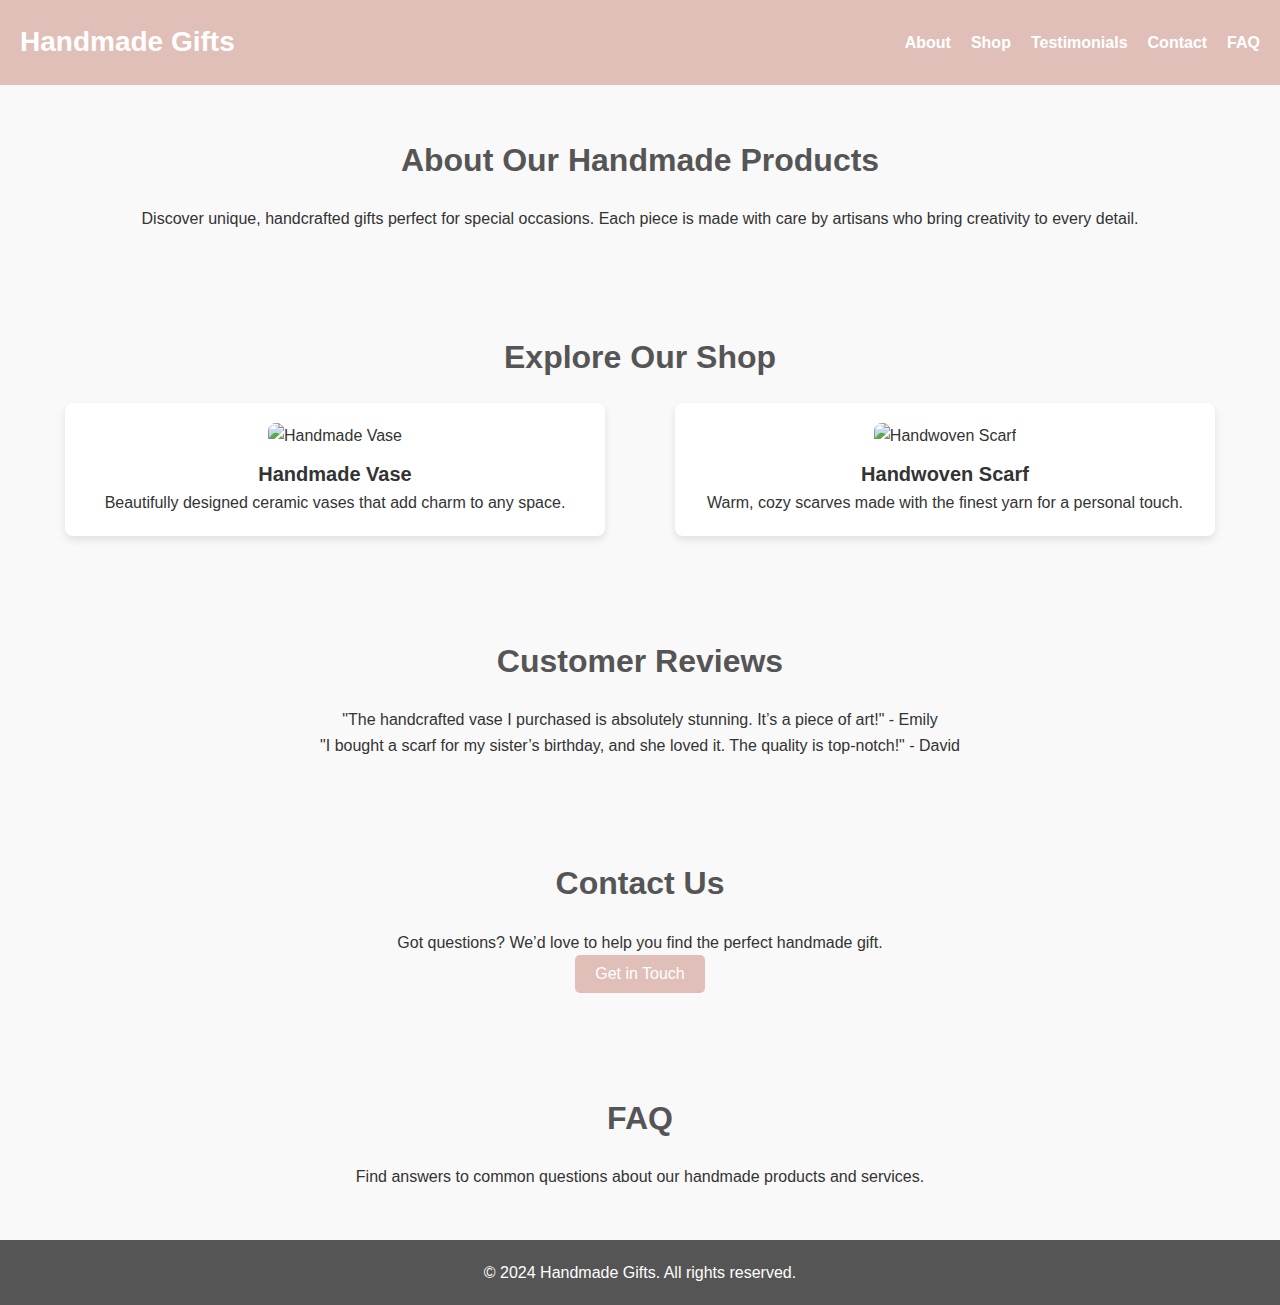
==== index.html @ 1e26b9b1 "Create index.html" ====
<!DOCTYPE html>
<html lang="en">
<head>
  <meta charset="UTF-8">
  <meta name="viewport" content="width=device-width, initial-scale=1.0">
  <title>Handmade Gifts</title>
  <link rel="stylesheet" href="styles4.css">
</head>
<body>
  <!-- Header Section -->
  <header class="header">
    <div class="logo">
      <h1>Handmade Gifts</h1>
    </div>
    <nav class="navbar">
      <ul>
        <li><a href="#about">About</a></li>
        <li><a href="#shop">Shop</a></li>
        <li><a href="#testimonials">Testimonials</a></li>
        <li><a href="#contact">Contact</a></li>
        <li><a href="#faq">FAQ</a></li>
      </ul>
    </nav>
  </header>

  <!-- About Section -->
  <section class="about" id="about">
    <div class="container">
      <h2>About Our Handmade Products</h2>
      <p>Discover unique, handcrafted gifts perfect for special occasions. Each piece is made with care by artisans who bring creativity to every detail.</p>
    </div>
  </section>

  <!-- Shop Section -->
  <section class="shop" id="shop">
    <div class="container">
      <h2>Explore Our Shop</h2>
      <div class="shop-items">
        <div class="item">
          <img src="vase.jpeg" alt="Handmade Vase">
          <h3>Handmade Vase</h3>
          <p>Beautifully designed ceramic vases that add charm to any space.</p>
        </div>
        <div class="item">
          <img src="scarf.jpeg" alt="Handwoven Scarf">
          <h3>Handwoven Scarf</h3>
          <p>Warm, cozy scarves made with the finest yarn for a personal touch.</p>
        </div>
      </div>
    </div>
  </section>

  <!-- Testimonials Section -->
  <section class="testimonials" id="testimonials">
    <div class="container">
      <h2>Customer Reviews</h2>
      <p>"The handcrafted vase I purchased is absolutely stunning. It’s a piece of art!" - Emily</p>
      <p>"I bought a scarf for my sister’s birthday, and she loved it. The quality is top-notch!" - David</p>
    </div>
  </section>

  <!-- Contact Section -->
  <section class="contact" id="contact">
    <div class="container">
      <h2>Contact Us</h2>
      <p>Got questions? We’d love to help you find the perfect handmade gift.</p>
      <button>Get in Touch</button>
    </div>
  </section>

  <!-- FAQ Section -->
  <section class="faq" id="faq">
    <div class="container">
      <h2>FAQ</h2>
      <p>Find answers to common questions about our handmade products and services.</p>
    </div>
  </section>

  <!-- Footer -->
  <footer class="footer">
    <p>&copy; 2024 Handmade Gifts. All rights reserved.</p>
  </footer>
</body>
</html>
---- styles4.css ----
@charset "UTF-8";
/* CSS Document */

/* General Styles */
* {
  margin: 0;
  padding: 0;
  box-sizing: border-box;
  font-family: 'Arial', sans-serif;
}

body {
  background-color: #f9f9f9;
  color: #333;
  line-height: 1.6;
}

h1, h2 {
  color: #555;
}

/* Header Section */
.header {
  background-color: #e0bfb8;
  padding: 20px;
  display: flex;
  justify-content: space-between;
  align-items: center;
}

.header .logo h1 {
  font-size: 28px;
  color: #fff;
}

.navbar ul {
  list-style-type: none;
  display: flex;
  gap: 20px;
}

.navbar a {
  text-decoration: none;
  color: #fff;
  font-size: 16px;
  font-weight: bold;
}

/* Section Styling */
section {
  padding: 50px 20px;
}

.container {
  max-width: 1200px;
  margin: 0 auto;
  text-align: center;
}

section h2 {
  font-size: 32px;
  margin-bottom: 20px;
}

/* Shop Section */
.shop-items {
  display: flex;
  justify-content: space-around;
  gap: 20px;
}

.item {
  background-color: #fff;
  padding: 20px;
  border-radius: 8px;
  text-align: center;
  box-shadow: 0 4px 8px rgba(0,0,0,0.1);
  flex-basis: 45%;
}

.item img {
  width: 100%;
  height: auto;
  border-radius: 8px;
}

.item h3 {
  margin-top: 10px;
  font-size: 20px;
}

/* Contact Section */
.contact button {
  padding: 10px 20px;
  background-color: #e0bfb8;
  color: #fff;
  border: none;
  cursor: pointer;
  border-radius: 5px;
  font-size: 16px;
}

/* Footer */
.footer {
  text-align: center;
  padding: 20px;
  background-color: #555;
  color: #fff;
}

/* Responsive Design */
@media (max-width: 768px) {
  .shop-items {
    flex-direction: column;
    align-items: center;
  }

  .item {
    flex-basis: 100%;
    margin-bottom: 20px;
  }
}

@media (max-width: 480px) {
  .header {
    flex-direction: column;
    align-items: center;
  }

  .navbar ul {
    flex-direction: column;
    gap: 10px;
  }

  .navbar a {
    font-size: 14px;
  }

  section h2 {
    font-size: 28px;
  }
}
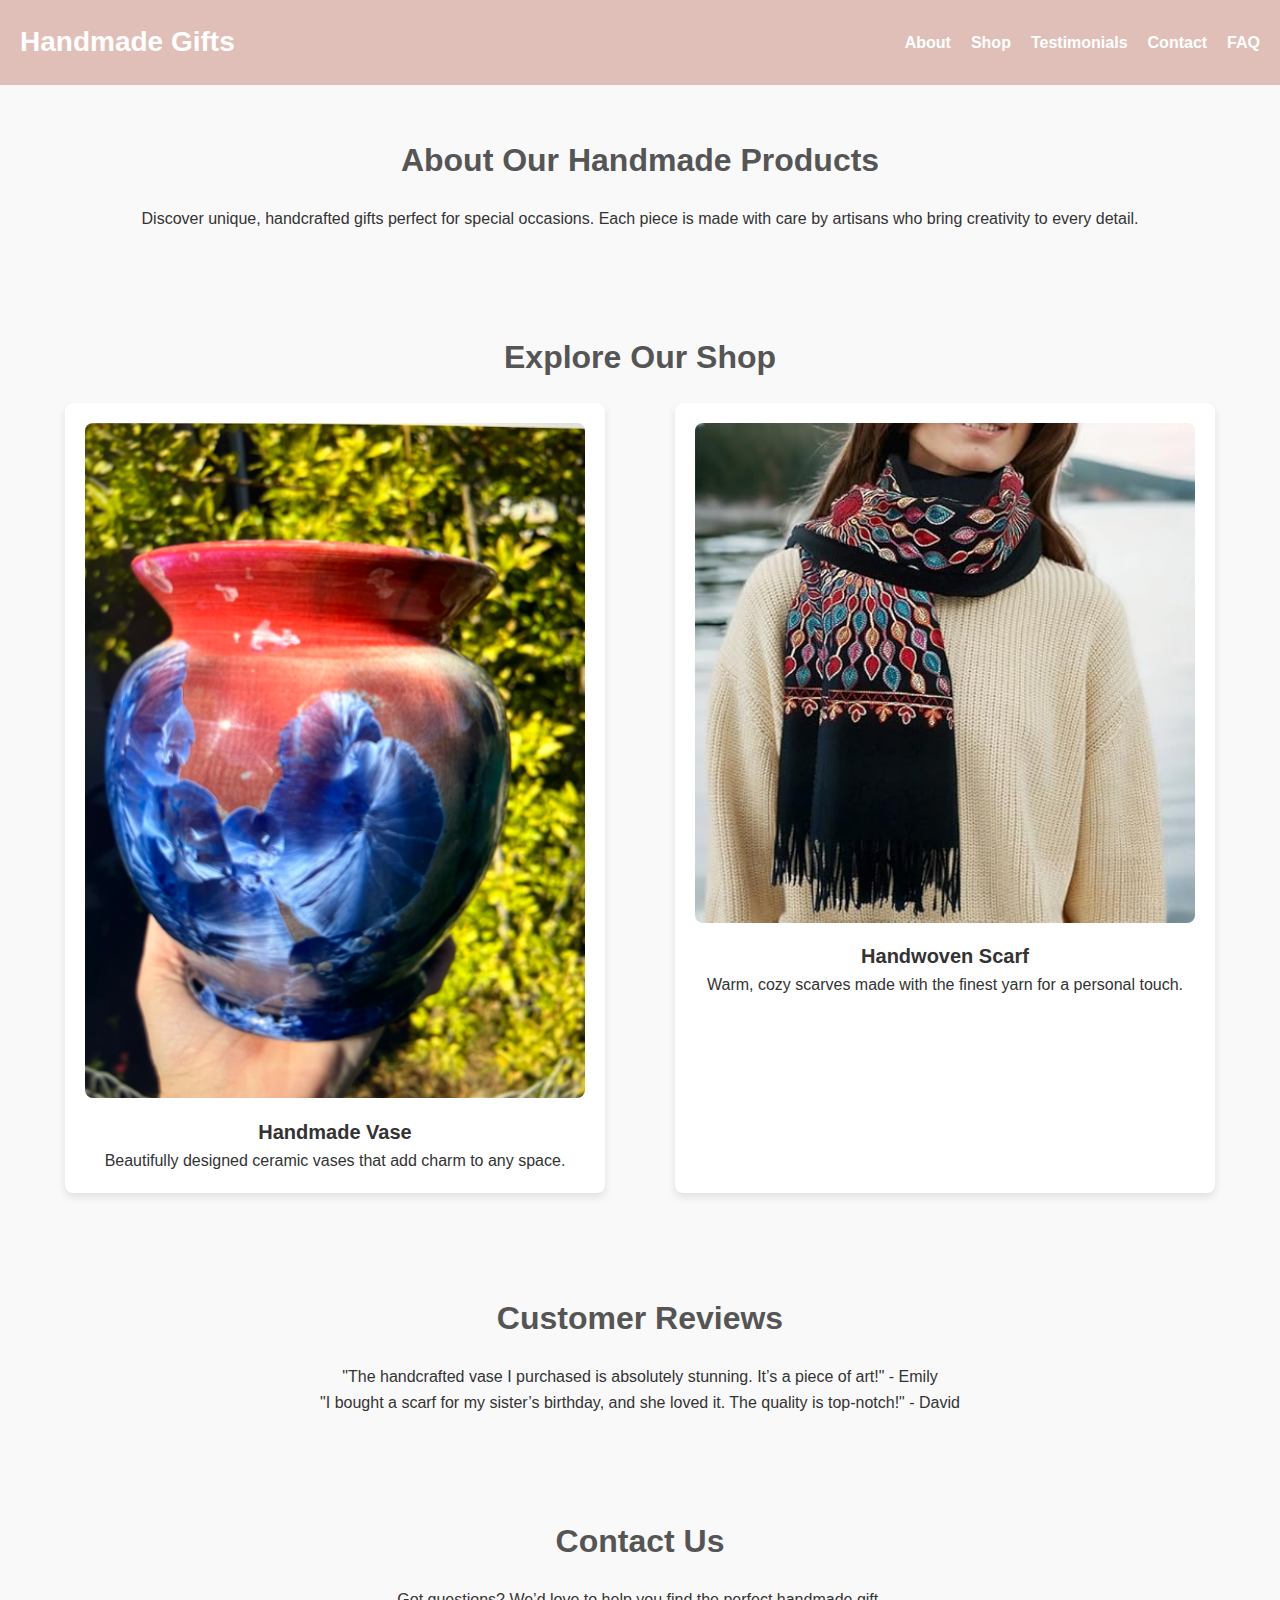
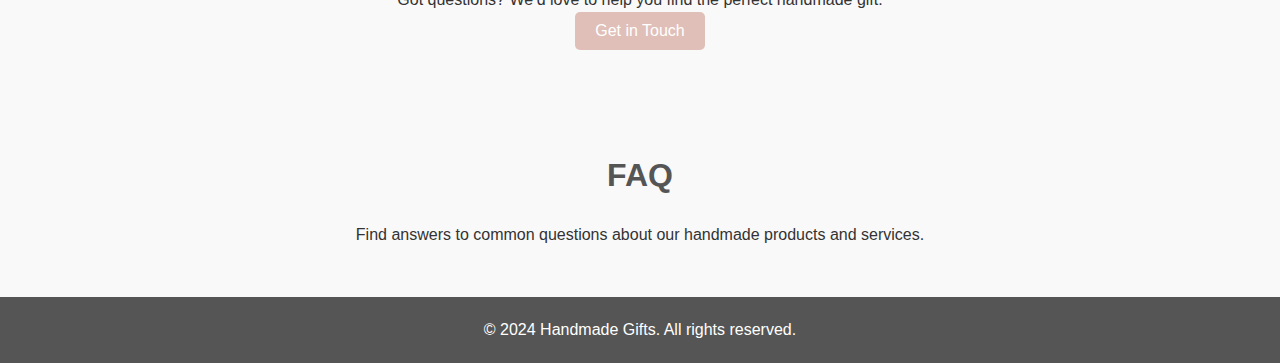
==== commit a4b4002d: "new" ====
--- a/index.html
+++ b/index.html
@@ -37,12 +37,12 @@
       <h2>Explore Our Shop</h2>
       <div class="shop-items">
         <div class="item">
-          <img src="vase.jpeg" alt="Handmade Vase">
+          <img src="Images/IMG_9218.jpeg" alt="Handmade Vase">
           <h3>Handmade Vase</h3>
           <p>Beautifully designed ceramic vases that add charm to any space.</p>
         </div>
         <div class="item">
-          <img src="scarf.jpeg" alt="Handwoven Scarf">
+          <img src="Images/IMG_9219.jpeg" alt="Handwoven Scarf">
           <h3>Handwoven Scarf</h3>
           <p>Warm, cozy scarves made with the finest yarn for a personal touch.</p>
         </div>
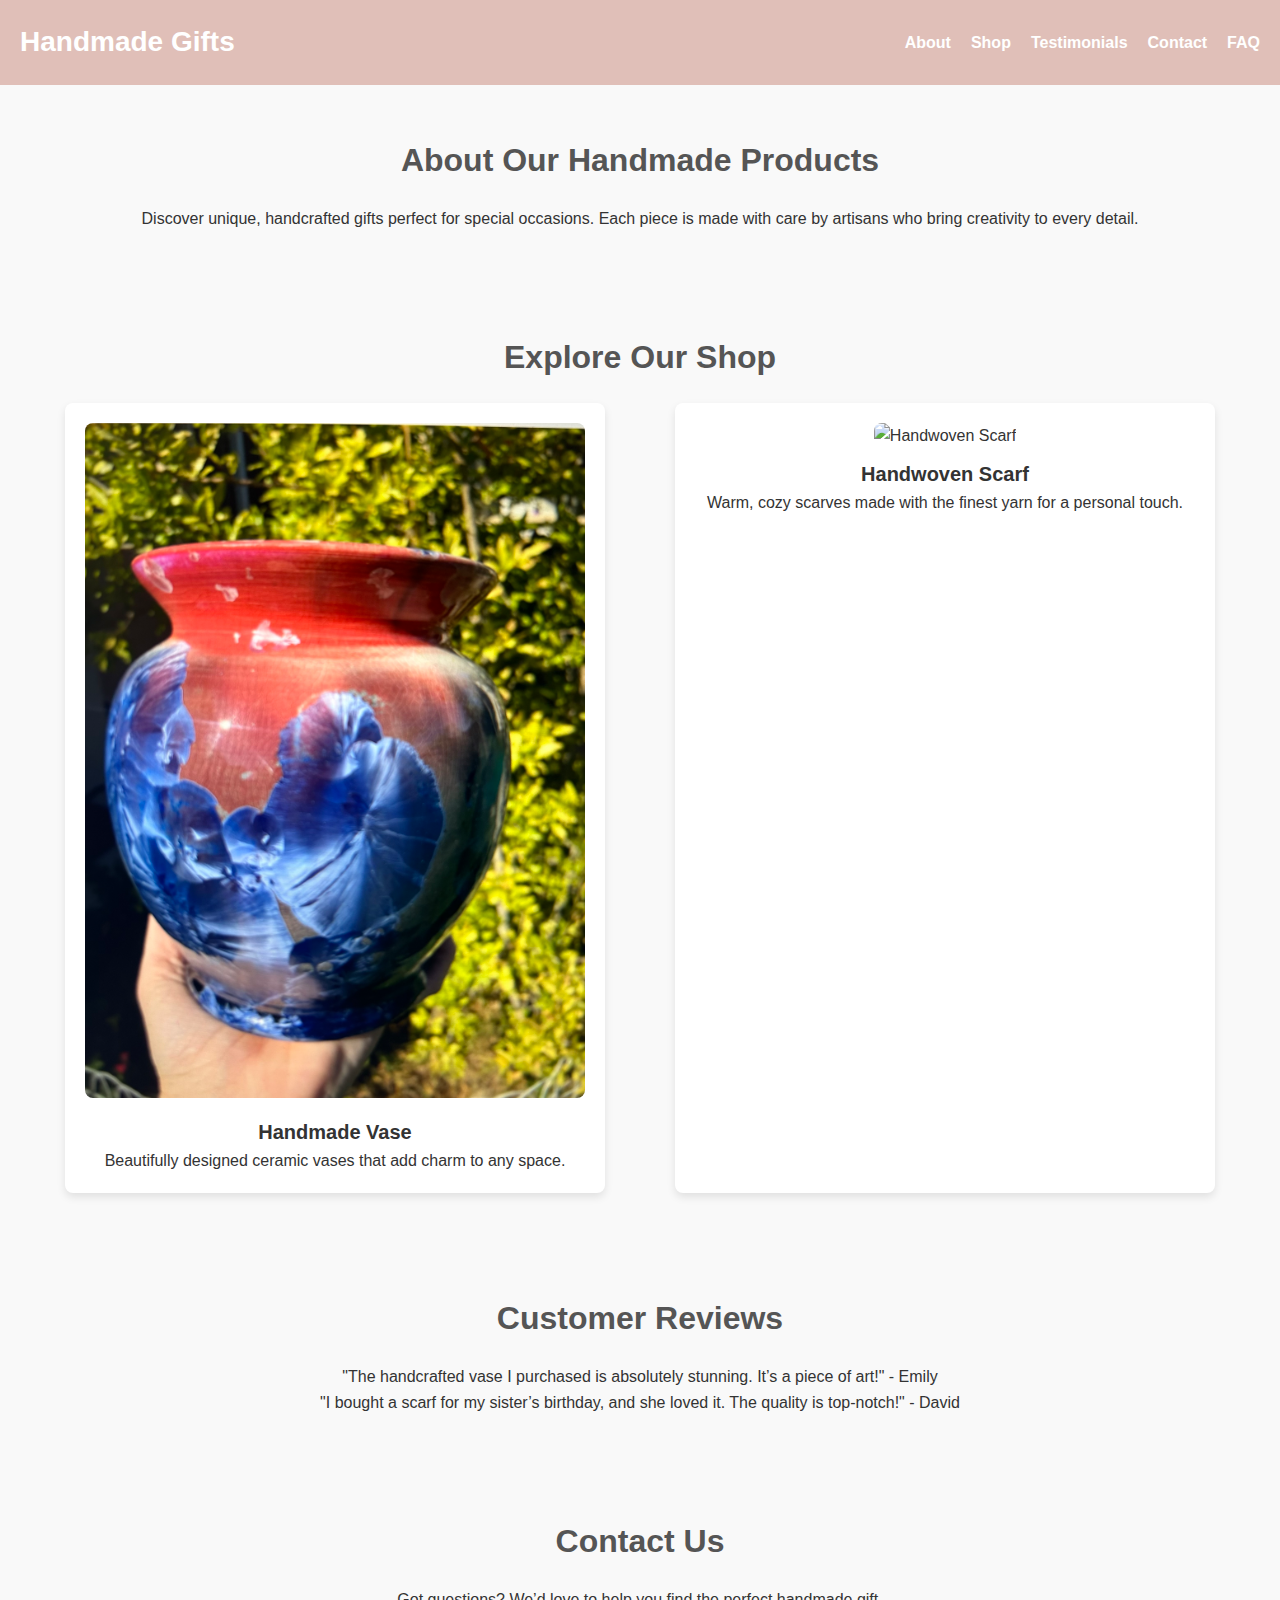
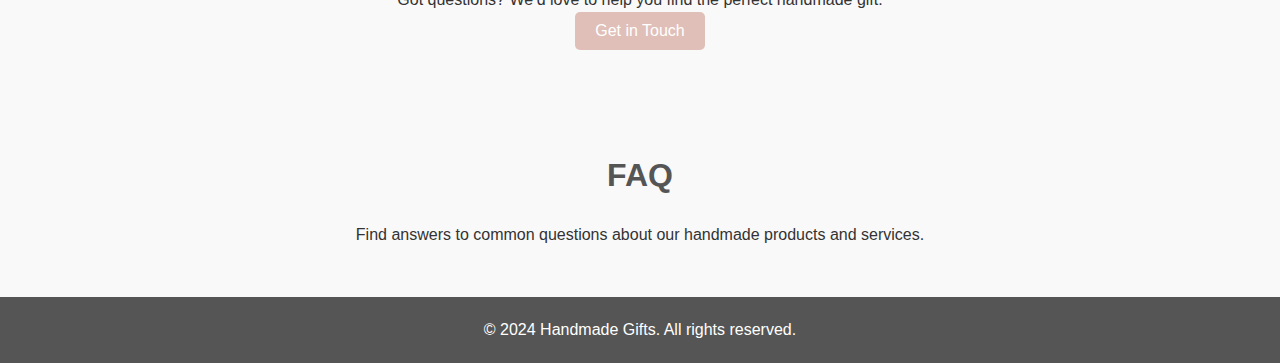
==== commit e01d4ae0: "new2" ====
--- a/index.html
+++ b/index.html
@@ -42,7 +42,7 @@
           <p>Beautifully designed ceramic vases that add charm to any space.</p>
         </div>
         <div class="item">
-          <img src="Images/IMG_9219.jpeg" alt="Handwoven Scarf">
+          <img src="scarf2.jpeg" alt="Handwoven Scarf">
           <h3>Handwoven Scarf</h3>
           <p>Warm, cozy scarves made with the finest yarn for a personal touch.</p>
         </div>
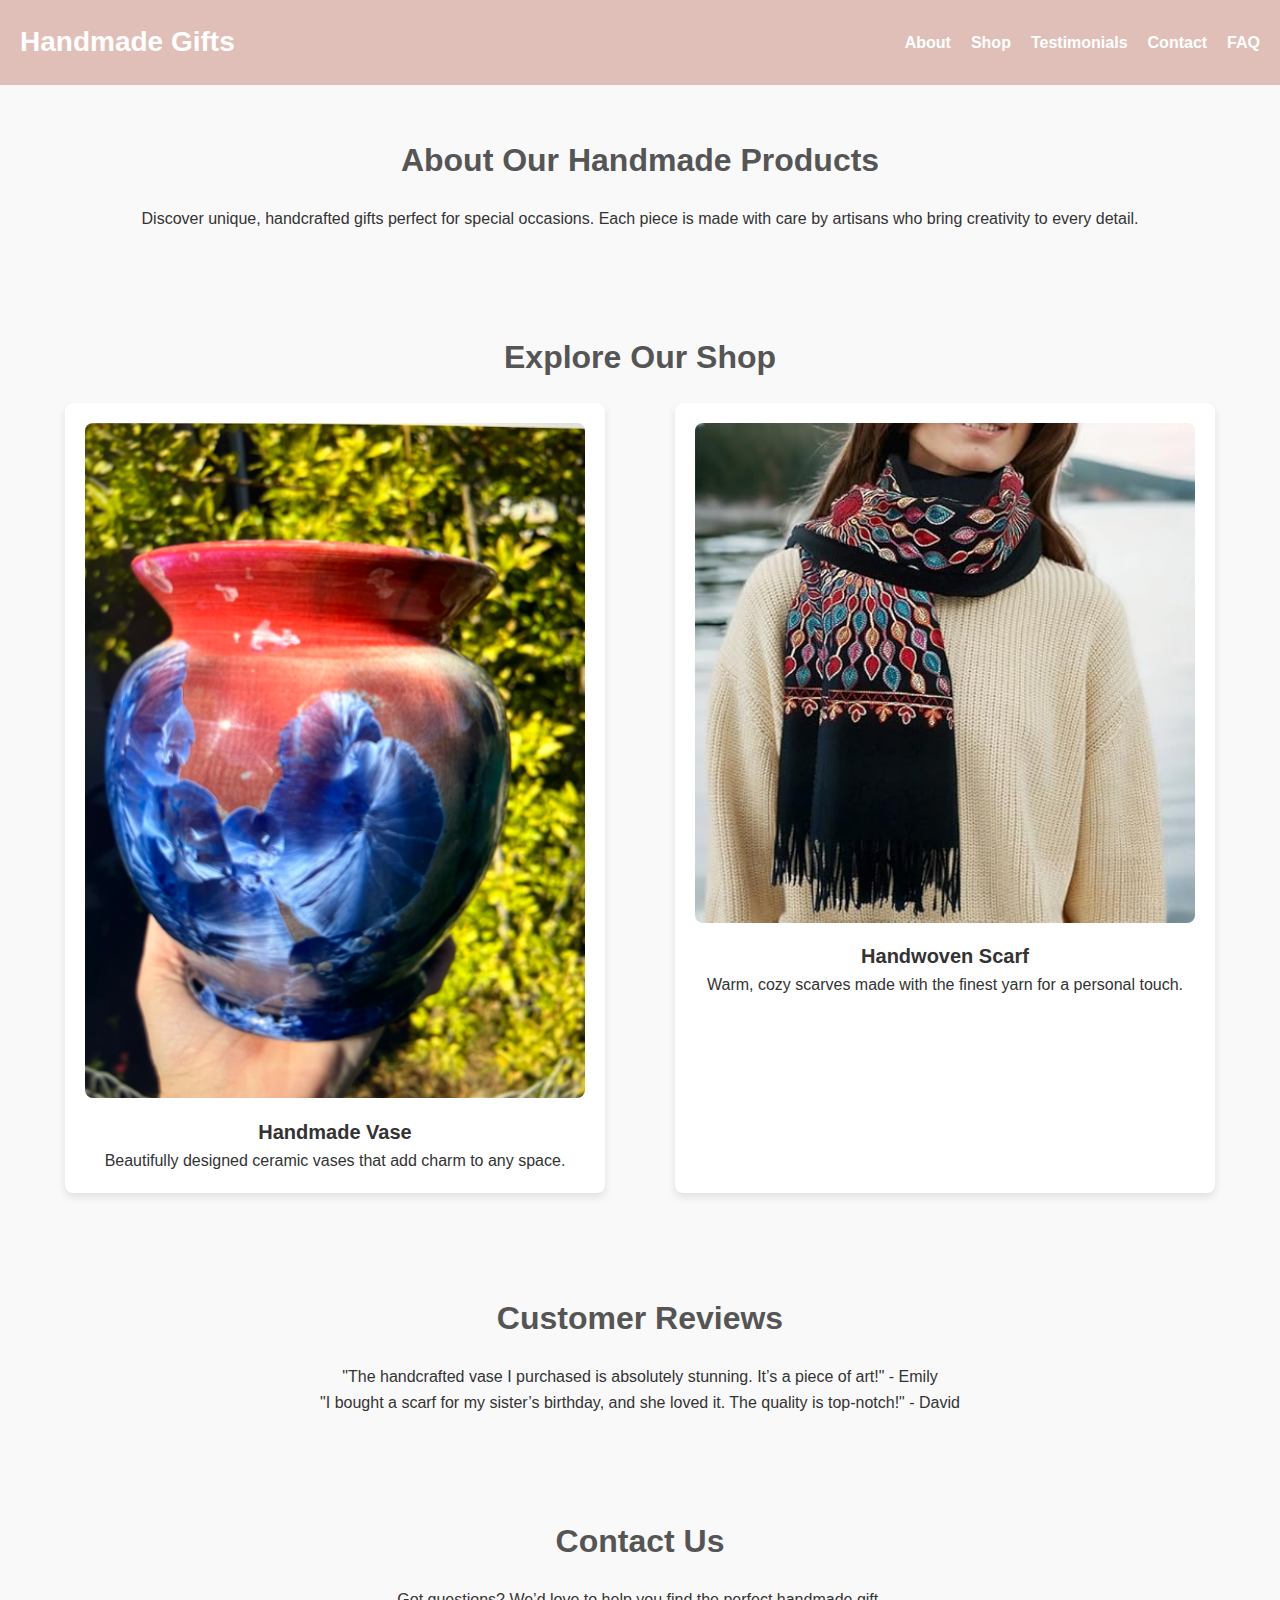
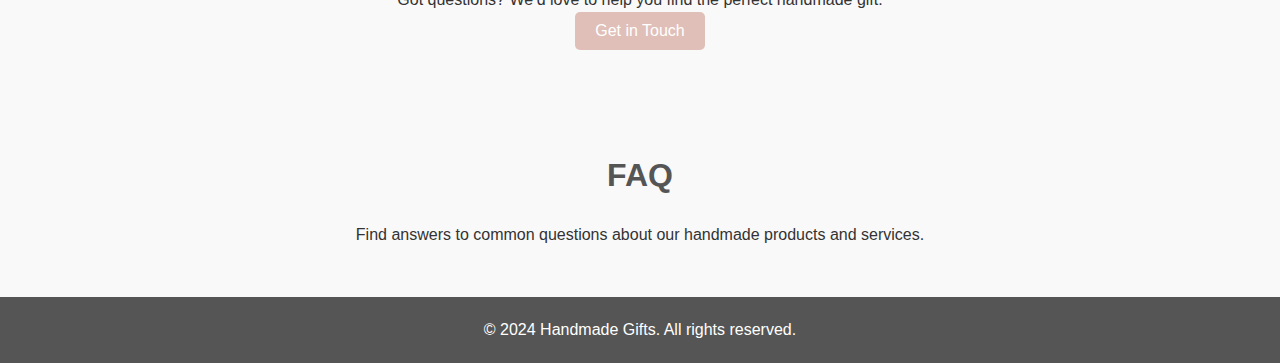
==== commit 72cc4b45: "Update index.html" ====
--- a/index.html
+++ b/index.html
@@ -42,7 +42,7 @@
           <p>Beautifully designed ceramic vases that add charm to any space.</p>
         </div>
         <div class="item">
-          <img src="scarf2.jpeg" alt="Handwoven Scarf">
+          <img src="Images/IMG_9219.jpeg" alt="Handwoven Scarf">
           <h3>Handwoven Scarf</h3>
           <p>Warm, cozy scarves made with the finest yarn for a personal touch.</p>
         </div>
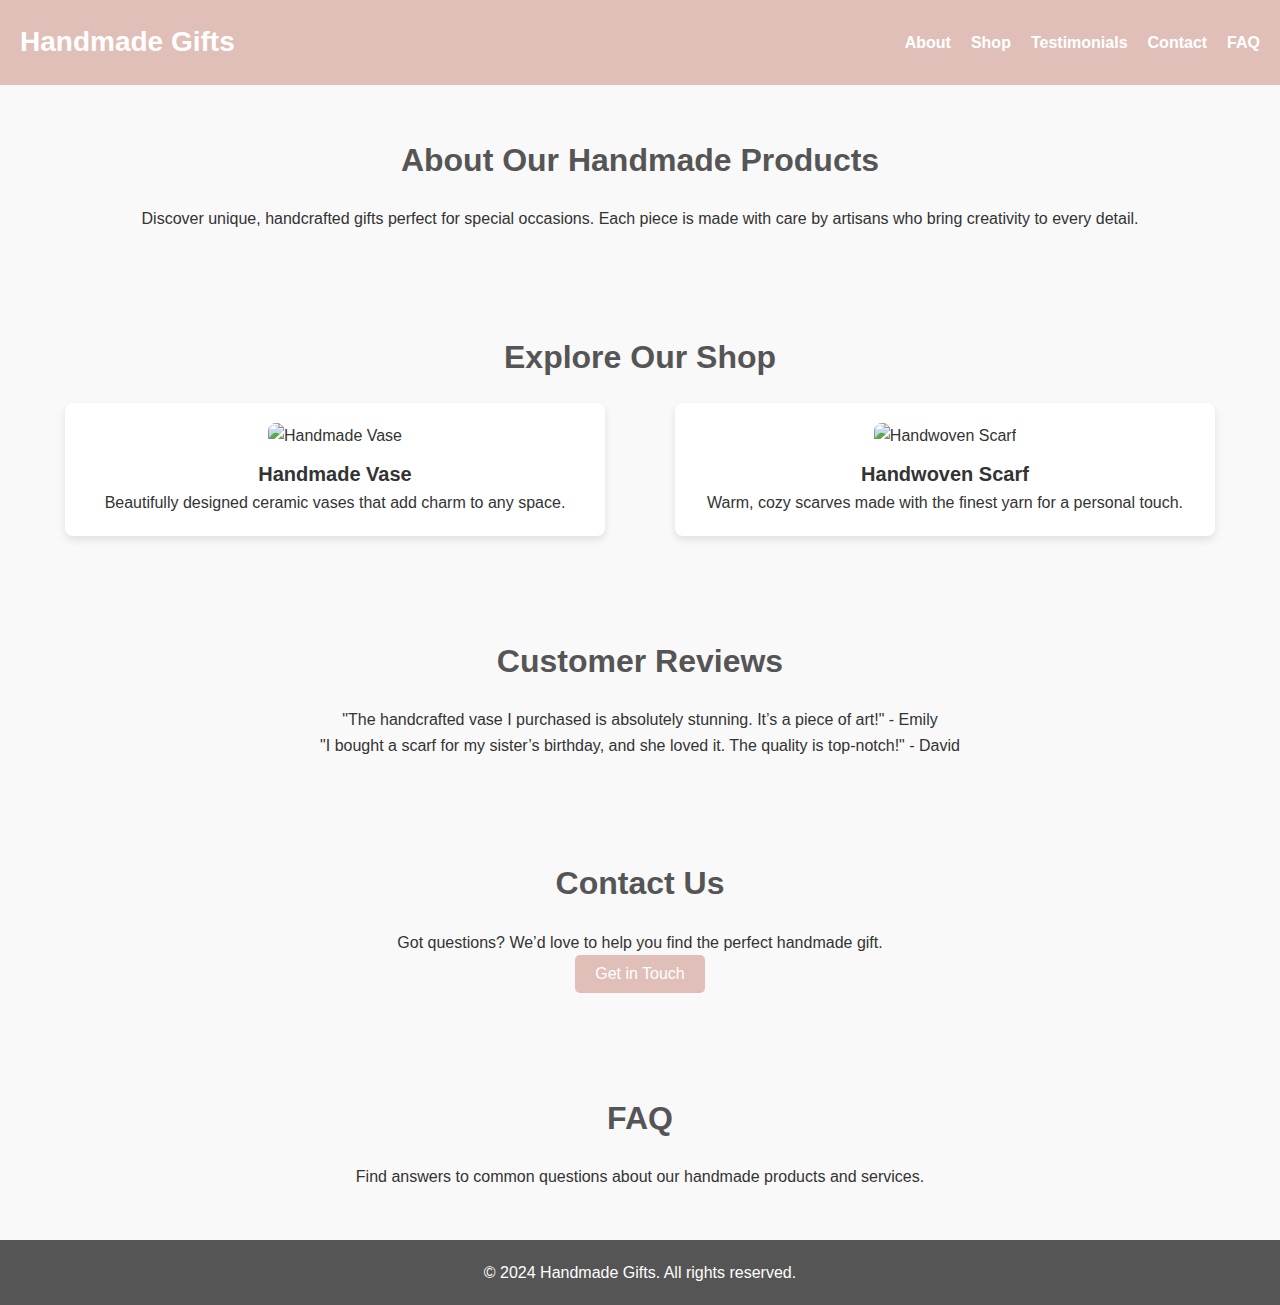
==== commit cd8ff55e: "Update index.html" ====
--- a/index.html
+++ b/index.html
@@ -37,12 +37,12 @@
       <h2>Explore Our Shop</h2>
       <div class="shop-items">
         <div class="item">
-          <img src="Images/IMG_9218.jpeg" alt="Handmade Vase">
+          <img src="vase.jpeg" alt="Handmade Vase">
           <h3>Handmade Vase</h3>
           <p>Beautifully designed ceramic vases that add charm to any space.</p>
         </div>
         <div class="item">
-          <img src="Images/IMG_9219.jpeg" alt="Handwoven Scarf">
+          <img src="scarf.jpeg" alt="Handwoven Scarf">
           <h3>Handwoven Scarf</h3>
           <p>Warm, cozy scarves made with the finest yarn for a personal touch.</p>
         </div>
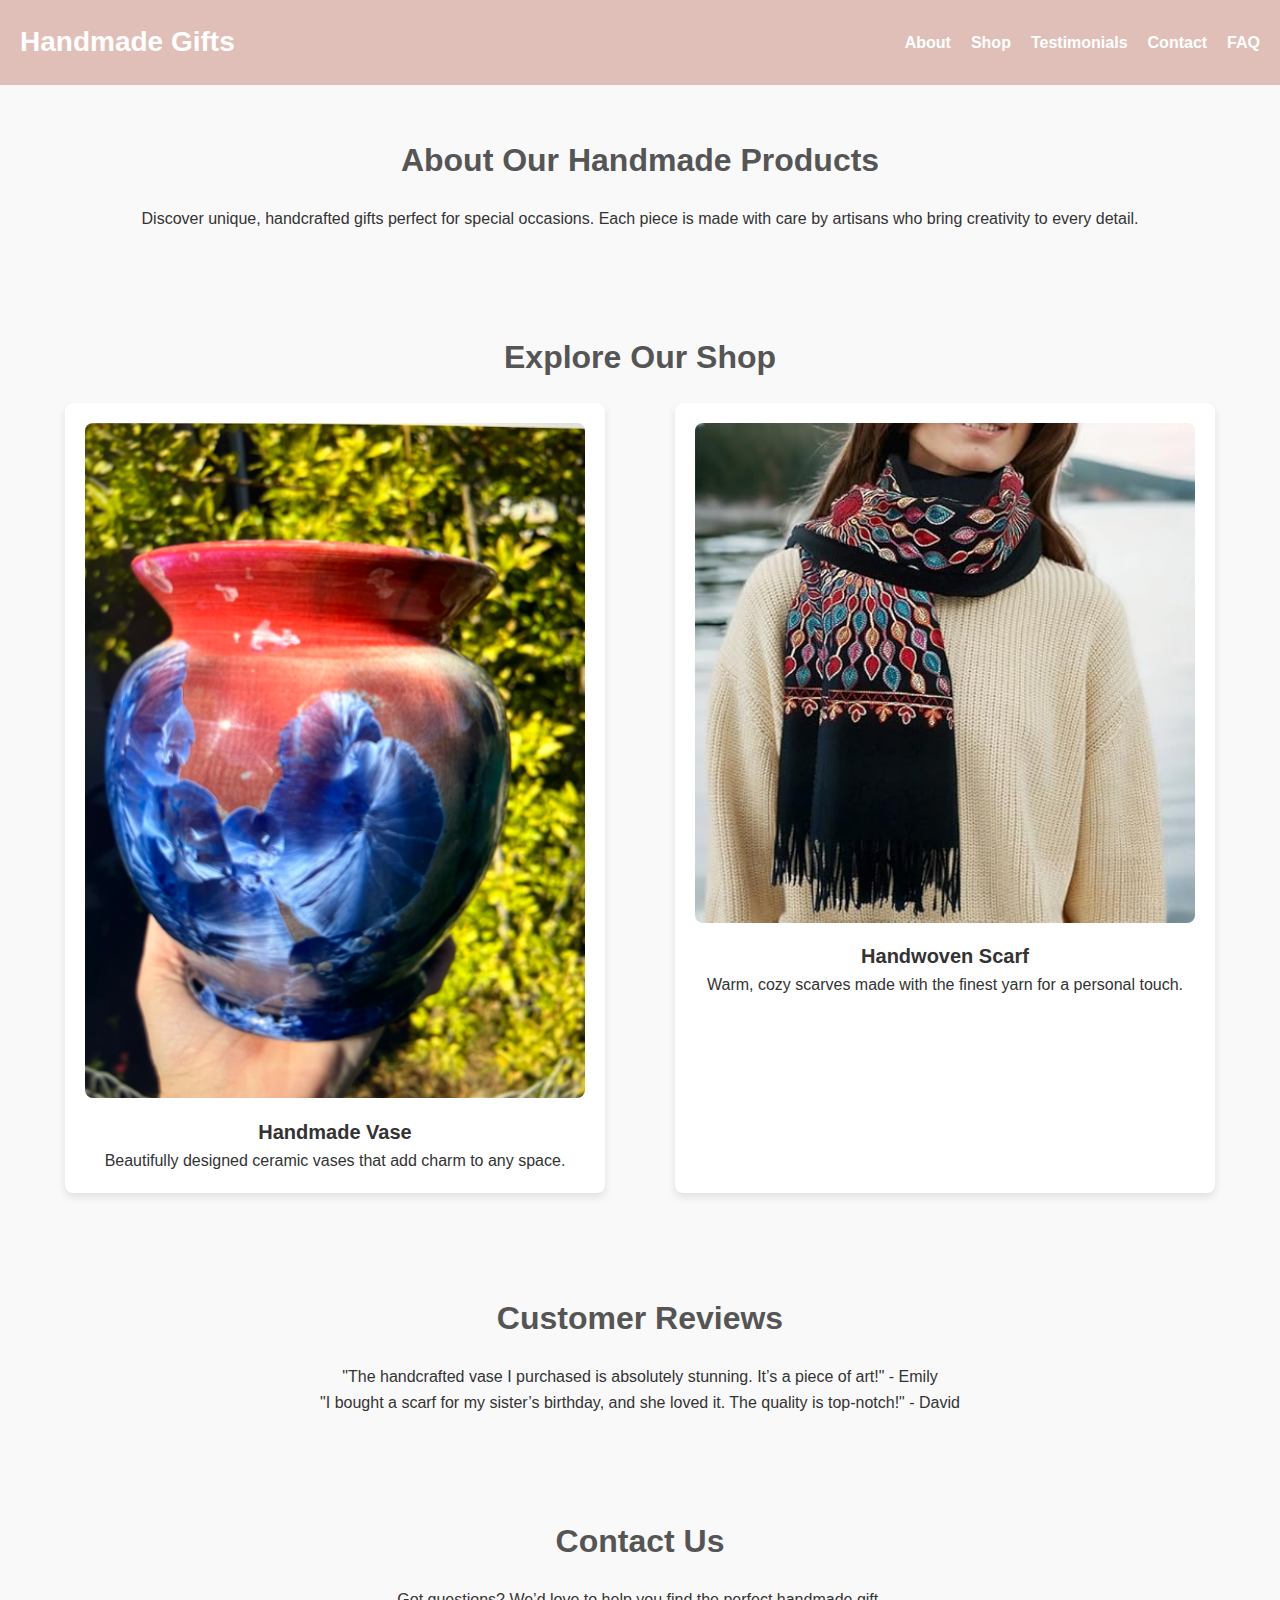
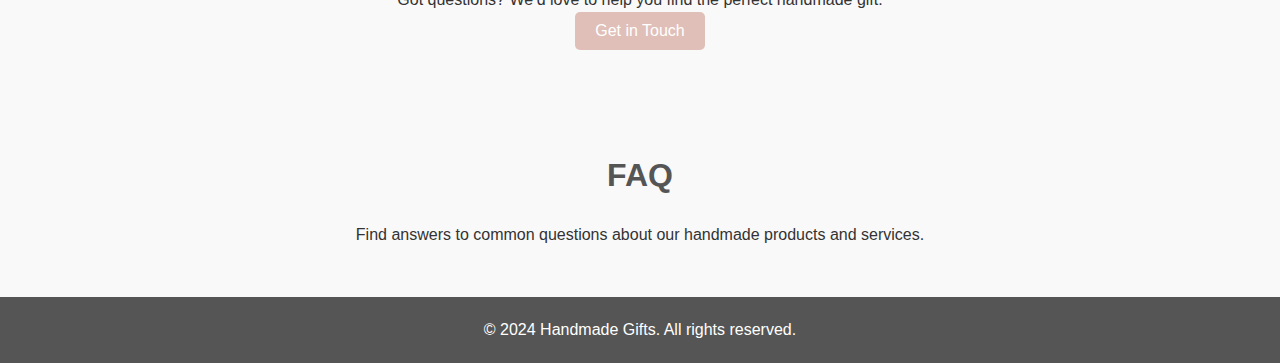
==== commit d891fdc9: "new" ====
--- a/index.html
+++ b/index.html
@@ -37,12 +37,12 @@
       <h2>Explore Our Shop</h2>
       <div class="shop-items">
         <div class="item">
-          <img src="vase.jpeg" alt="Handmade Vase">
+          <img src="Images/IMG_9218.jpeg" alt="Handmade Vase">
           <h3>Handmade Vase</h3>
           <p>Beautifully designed ceramic vases that add charm to any space.</p>
         </div>
         <div class="item">
-          <img src="scarf.jpeg" alt="Handwoven Scarf">
+          <img src="Images/IMG_9219.jpeg" alt="Handwoven Scarf">
           <h3>Handwoven Scarf</h3>
           <p>Warm, cozy scarves made with the finest yarn for a personal touch.</p>
         </div>
@@ -82,4 +82,3 @@
   </footer>
 </body>
 </html>
-
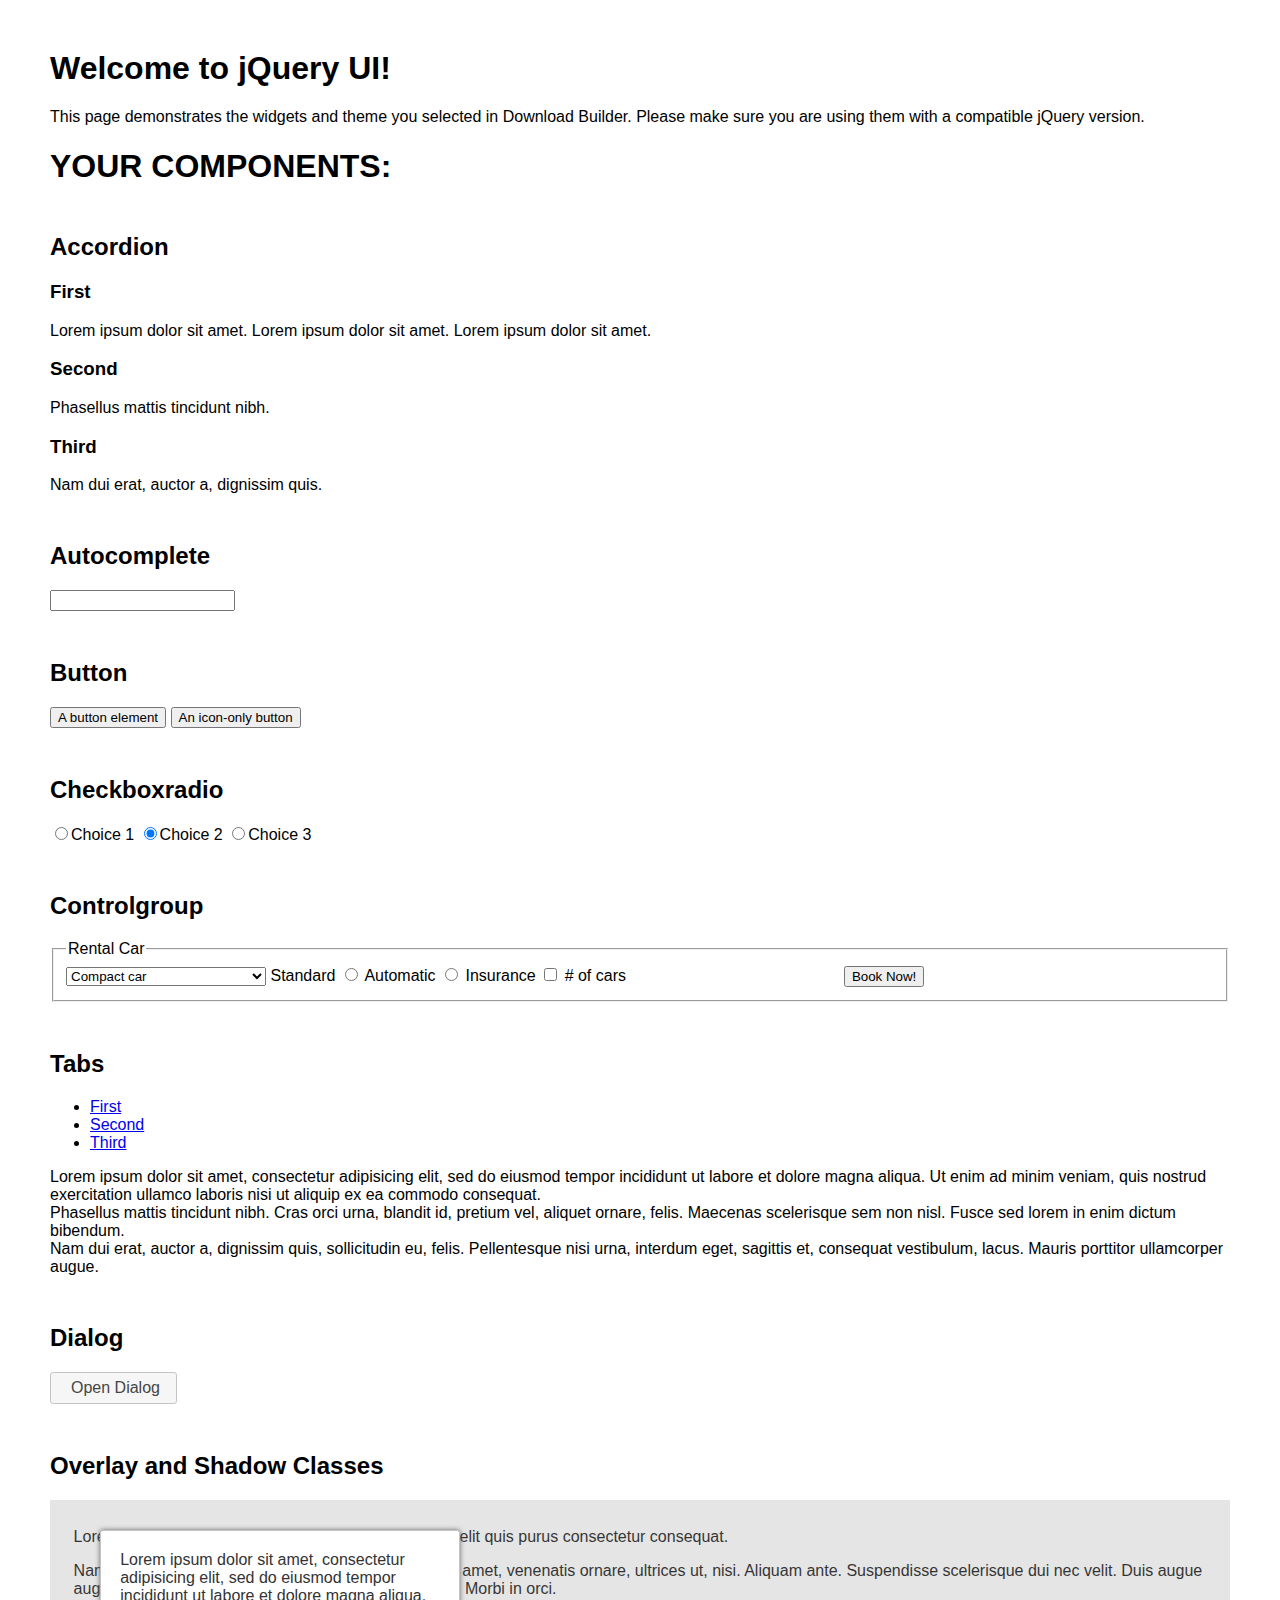
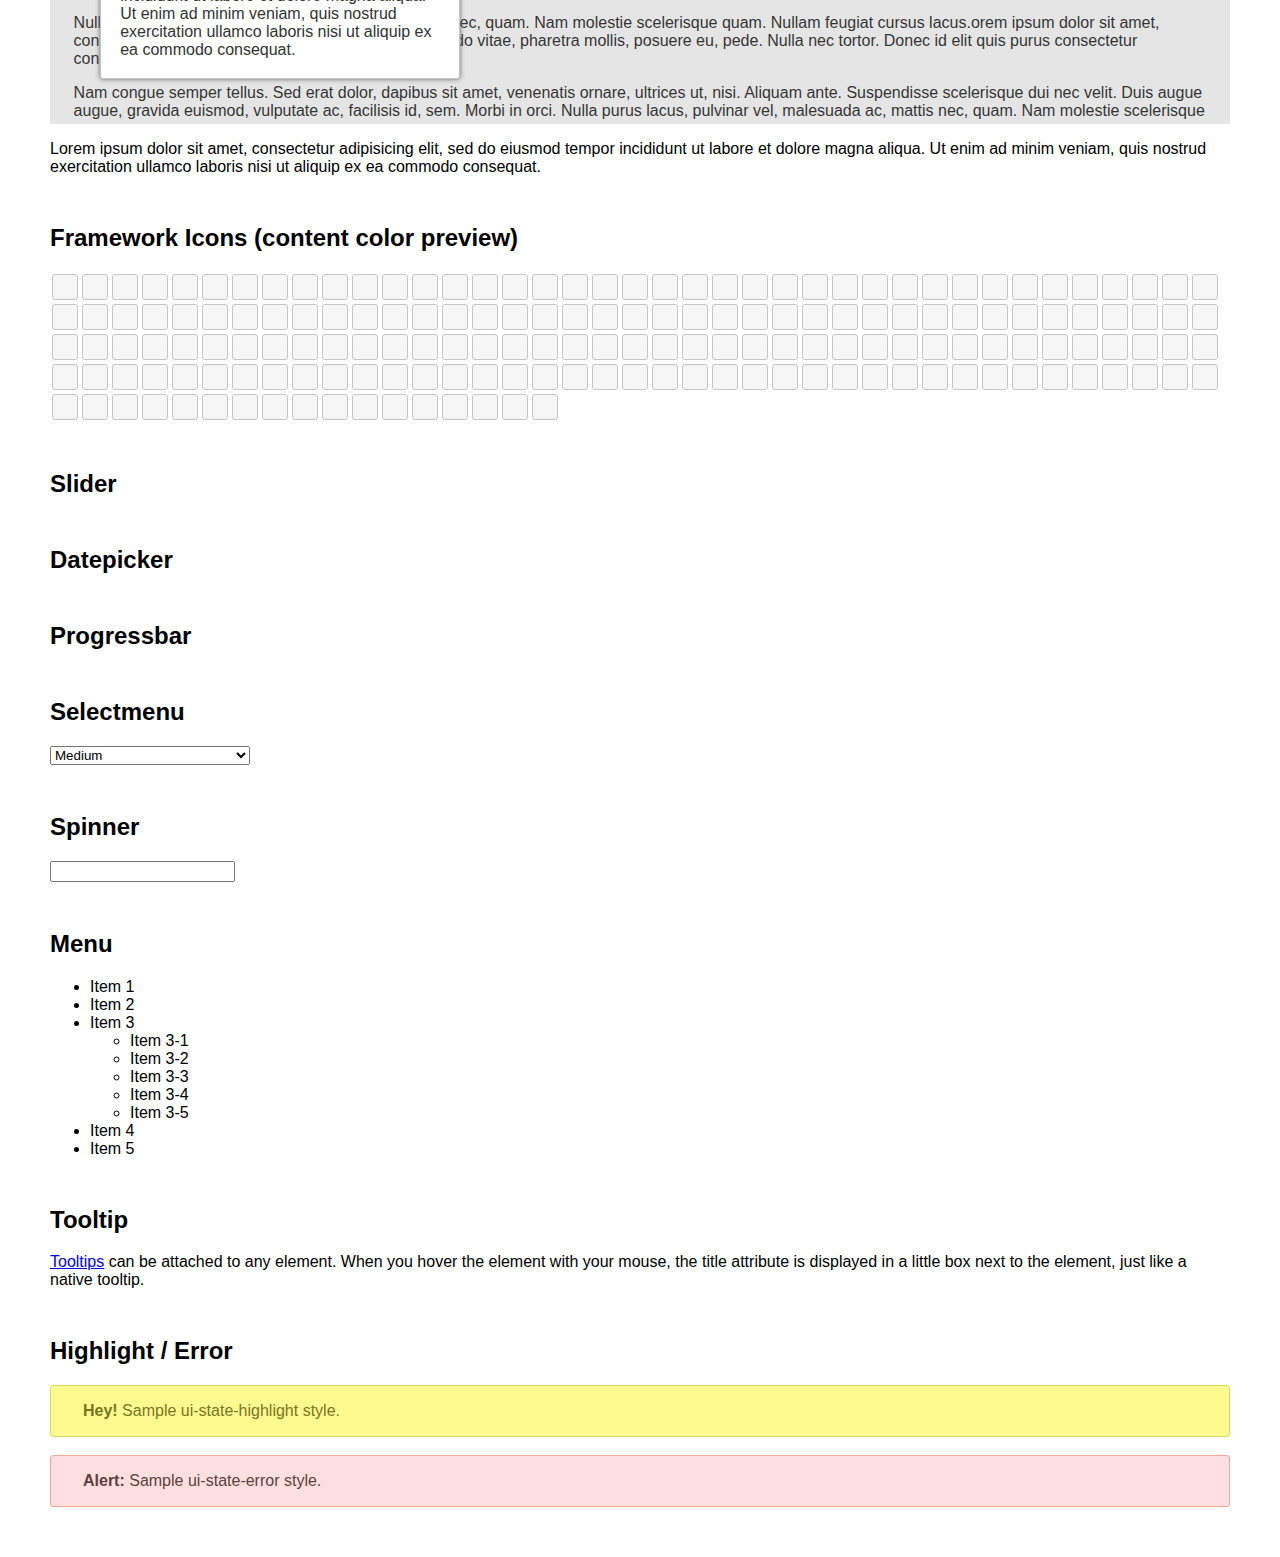
==== commit 389fdee4: "ghkj" ====
--- a/index.html
+++ b/index.html
@@ -1,84 +1,503 @@
-<!DOCTYPE html>
-<html lang="en">
+<!doctype html>
+<html lang="us">
 <head>
-  <meta charset="UTF-8">
-  <meta name="viewport" content="width=device-width, initial-scale=1.0">
-  <title>Handmade Gifts</title>
-  <link rel="stylesheet" href="styles4.css">
+	<meta charset="utf-8">
+	<title>jQuery UI Example Page</title>
+	<link href="jquery-ui.css" rel="stylesheet">
+	<style>
+	body{
+		font-family: "Trebuchet MS", sans-serif;
+		margin: 50px;
+	}
+	.demoHeaders {
+		margin-top: 2em;
+	}
+	#dialog-link {
+		padding: .4em 1em .4em 20px;
+		text-decoration: none;
+		position: relative;
+	}
+	#dialog-link span.ui-icon {
+		margin: 0 5px 0 0;
+		position: absolute;
+		left: .2em;
+		top: 50%;
+		margin-top: -8px;
+	}
+	#icons {
+		margin: 0;
+		padding: 0;
+	}
+	#icons li {
+		margin: 2px;
+		position: relative;
+		padding: 4px 0;
+		cursor: pointer;
+		float: left;
+		list-style: none;
+	}
+	#icons span.ui-icon {
+		float: left;
+		margin: 0 4px;
+	}
+	.fakewindowcontain .ui-widget-overlay {
+		position: absolute;
+	}
+	select {
+		width: 200px;
+	}
+	</style>
 </head>
 <body>
-  <!-- Header Section -->
-  <header class="header">
-    <div class="logo">
-      <h1>Handmade Gifts</h1>
-    </div>
-    <nav class="navbar">
-      <ul>
-        <li><a href="#about">About</a></li>
-        <li><a href="#shop">Shop</a></li>
-        <li><a href="#testimonials">Testimonials</a></li>
-        <li><a href="#contact">Contact</a></li>
-        <li><a href="#faq">FAQ</a></li>
-      </ul>
-    </nav>
-  </header>
-
-  <!-- About Section -->
-  <section class="about" id="about">
-    <div class="container">
-      <h2>About Our Handmade Products</h2>
-      <p>Discover unique, handcrafted gifts perfect for special occasions. Each piece is made with care by artisans who bring creativity to every detail.</p>
-    </div>
-  </section>
-
-  <!-- Shop Section -->
-  <section class="shop" id="shop">
-    <div class="container">
-      <h2>Explore Our Shop</h2>
-      <div class="shop-items">
-        <div class="item">
-          <img src="Images/IMG_9218.jpeg" alt="Handmade Vase">
-          <h3>Handmade Vase</h3>
-          <p>Beautifully designed ceramic vases that add charm to any space.</p>
-        </div>
-        <div class="item">
-          <img src="Images/IMG_9219.jpeg" alt="Handwoven Scarf">
-          <h3>Handwoven Scarf</h3>
-          <p>Warm, cozy scarves made with the finest yarn for a personal touch.</p>
-        </div>
-      </div>
-    </div>
-  </section>
-
-  <!-- Testimonials Section -->
-  <section class="testimonials" id="testimonials">
-    <div class="container">
-      <h2>Customer Reviews</h2>
-      <p>"The handcrafted vase I purchased is absolutely stunning. It’s a piece of art!" - Emily</p>
-      <p>"I bought a scarf for my sister’s birthday, and she loved it. The quality is top-notch!" - David</p>
-    </div>
-  </section>
-
-  <!-- Contact Section -->
-  <section class="contact" id="contact">
-    <div class="container">
-      <h2>Contact Us</h2>
-      <p>Got questions? We’d love to help you find the perfect handmade gift.</p>
-      <button>Get in Touch</button>
-    </div>
-  </section>
-
-  <!-- FAQ Section -->
-  <section class="faq" id="faq">
-    <div class="container">
-      <h2>FAQ</h2>
-      <p>Find answers to common questions about our handmade products and services.</p>
-    </div>
-  </section>
-
-  <!-- Footer -->
-  <footer class="footer">
-    <p>&copy; 2024 Handmade Gifts. All rights reserved.</p>
-  </footer>
+
+<h1>Welcome to jQuery UI!</h1>
+
+<div class="ui-widget">
+	<p>This page demonstrates the widgets and theme you selected in Download Builder. Please make sure you are using them with a compatible jQuery version.</p>
+</div>
+
+<h1>YOUR COMPONENTS:</h1>
+
+<!-- Accordion -->
+<h2 class="demoHeaders">Accordion</h2>
+<div id="accordion">
+	<h3>First</h3>
+	<div>Lorem ipsum dolor sit amet. Lorem ipsum dolor sit amet. Lorem ipsum dolor sit amet.</div>
+	<h3>Second</h3>
+	<div>Phasellus mattis tincidunt nibh.</div>
+	<h3>Third</h3>
+	<div>Nam dui erat, auctor a, dignissim quis.</div>
+</div>
+
+<!-- Autocomplete -->
+<h2 class="demoHeaders">Autocomplete</h2>
+<div>
+	<input id="autocomplete" title="type &quot;a&quot;">
+</div>
+
+<!-- Button -->
+<h2 class="demoHeaders">Button</h2>
+<button id="button">A button element</button>
+<button id="button-icon">An icon-only button</button>
+
+<!-- Checkboxradio -->
+<h2 class="demoHeaders">Checkboxradio</h2>
+<form style="margin-top: 1em;">
+	<div id="radioset">
+		<input type="radio" id="radio1" name="radio"><label for="radio1">Choice 1</label>
+		<input type="radio" id="radio2" name="radio" checked="checked"><label for="radio2">Choice 2</label>
+		<input type="radio" id="radio3" name="radio"><label for="radio3">Choice 3</label>
+	</div>
+</form>
+
+<!-- Controlgroup -->
+<h2 class="demoHeaders">Controlgroup</h2>
+<fieldset>
+	<legend>Rental Car</legend>
+	<div id="controlgroup">
+		<select id="car-type">
+			<option>Compact car</option>
+			<option>Midsize car</option>
+			<option>Full size car</option>
+			<option>SUV</option>
+			<option>Luxury</option>
+			<option>Truck</option>
+			<option>Van</option>
+		</select>
+		<label for="transmission-standard">Standard</label>
+		<input type="radio" name="transmission" id="transmission-standard">
+		<label for="transmission-automatic">Automatic</label>
+		<input type="radio" name="transmission" id="transmission-automatic">
+		<label for="insurance">Insurance</label>
+		<input type="checkbox" name="insurance" id="insurance">
+		<label for="horizontal-spinner" class="ui-controlgroup-label"># of cars</label>
+		<input id="horizontal-spinner" class="ui-spinner-input">
+		<button>Book Now!</button>
+	</div>
+</fieldset>
+
+<!-- Tabs -->
+<h2 class="demoHeaders">Tabs</h2>
+<div id="tabs">
+	<ul>
+		<li><a href="#tabs-1">First</a></li>
+		<li><a href="#tabs-2">Second</a></li>
+		<li><a href="#tabs-3">Third</a></li>
+	</ul>
+	<div id="tabs-1">Lorem ipsum dolor sit amet, consectetur adipisicing elit, sed do eiusmod tempor incididunt ut labore et dolore magna aliqua. Ut enim ad minim veniam, quis nostrud exercitation ullamco laboris nisi ut aliquip ex ea commodo consequat.</div>
+	<div id="tabs-2">Phasellus mattis tincidunt nibh. Cras orci urna, blandit id, pretium vel, aliquet ornare, felis. Maecenas scelerisque sem non nisl. Fusce sed lorem in enim dictum bibendum.</div>
+	<div id="tabs-3">Nam dui erat, auctor a, dignissim quis, sollicitudin eu, felis. Pellentesque nisi urna, interdum eget, sagittis et, consequat vestibulum, lacus. Mauris porttitor ullamcorper augue.</div>
+</div>
+
+<h2 class="demoHeaders">Dialog</h2>
+<p>
+	<button id="dialog-link" class="ui-button ui-corner-all ui-widget">
+		<span class="ui-icon ui-icon-newwin"></span>Open Dialog
+	</button>
+</p>
+
+<h2 class="demoHeaders">Overlay and Shadow Classes</h2>
+<div style="position: relative; width: 96%; height: 200px; padding:1% 2%; overflow:hidden;" class="fakewindowcontain">
+	<p>Lorem ipsum dolor sit amet,  Nulla nec tortor. Donec id elit quis purus consectetur consequat. </p><p>Nam congue semper tellus. Sed erat dolor, dapibus sit amet, venenatis ornare, ultrices ut, nisi. Aliquam ante. Suspendisse scelerisque dui nec velit. Duis augue augue, gravida euismod, vulputate ac, facilisis id, sem. Morbi in orci. </p><p>Nulla purus lacus, pulvinar vel, malesuada ac, mattis nec, quam. Nam molestie scelerisque quam. Nullam feugiat cursus lacus.orem ipsum dolor sit amet, consectetur adipiscing elit. Donec libero risus, commodo vitae, pharetra mollis, posuere eu, pede. Nulla nec tortor. Donec id elit quis purus consectetur consequat. </p><p>Nam congue semper tellus. Sed erat dolor, dapibus sit amet, venenatis ornare, ultrices ut, nisi. Aliquam ante. Suspendisse scelerisque dui nec velit. Duis augue augue, gravida euismod, vulputate ac, facilisis id, sem. Morbi in orci. Nulla purus lacus, pulvinar vel, malesuada ac, mattis nec, quam. Nam molestie scelerisque quam. </p><p>Nullam feugiat cursus lacus.orem ipsum dolor sit amet, consectetur adipiscing elit. Donec libero risus, commodo vitae, pharetra mollis, posuere eu, pede. Nulla nec tortor. Donec id elit quis purus consectetur consequat. Nam congue semper tellus. Sed erat dolor, dapibus sit amet, venenatis ornare, ultrices ut, nisi. Aliquam ante. </p><p>Suspendisse scelerisque dui nec velit. Duis augue augue, gravida euismod, vulputate ac, facilisis id, sem. Morbi in orci. Nulla purus lacus, pulvinar vel, malesuada ac, mattis nec, quam. Nam molestie scelerisque quam. Nullam feugiat cursus lacus.orem ipsum dolor sit amet, consectetur adipiscing elit. Donec libero risus, commodo vitae, pharetra mollis, posuere eu, pede. Nulla nec tortor. Donec id elit quis purus consectetur consequat. Nam congue semper tellus. Sed erat dolor, dapibus sit amet, venenatis ornare, ultrices ut, nisi. </p>
+
+	<!-- ui-dialog -->
+	<div class="ui-widget-overlay ui-front"></div>
+	<div style="position: absolute; width: 320px; left: 50px; top: 30px; padding: 1.2em" class="ui-widget ui-front ui-widget-content ui-corner-all ui-widget-shadow">
+		Lorem ipsum dolor sit amet, consectetur adipisicing elit, sed do eiusmod tempor incididunt ut labore et dolore magna aliqua. Ut enim ad minim veniam, quis nostrud exercitation ullamco laboris nisi ut aliquip ex ea commodo consequat.
+	</div>
+
+</div>
+
+<!-- ui-dialog -->
+<div id="dialog" title="Dialog Title">
+	<p>Lorem ipsum dolor sit amet, consectetur adipisicing elit, sed do eiusmod tempor incididunt ut labore et dolore magna aliqua. Ut enim ad minim veniam, quis nostrud exercitation ullamco laboris nisi ut aliquip ex ea commodo consequat.</p>
+</div>
+
+
+<h2 class="demoHeaders">Framework Icons (content color preview)</h2>
+<ul id="icons" class="ui-widget ui-helper-clearfix">
+	<li class="ui-state-default ui-corner-all" title=".ui-icon-caret-1-n"><span class="ui-icon ui-icon-caret-1-n"></span></li>
+	<li class="ui-state-default ui-corner-all" title=".ui-icon-caret-1-ne"><span class="ui-icon ui-icon-caret-1-ne"></span></li>
+	<li class="ui-state-default ui-corner-all" title=".ui-icon-caret-1-e"><span class="ui-icon ui-icon-caret-1-e"></span></li>
+	<li class="ui-state-default ui-corner-all" title=".ui-icon-caret-1-se"><span class="ui-icon ui-icon-caret-1-se"></span></li>
+	<li class="ui-state-default ui-corner-all" title=".ui-icon-caret-1-s"><span class="ui-icon ui-icon-caret-1-s"></span></li>
+	<li class="ui-state-default ui-corner-all" title=".ui-icon-caret-1-sw"><span class="ui-icon ui-icon-caret-1-sw"></span></li>
+	<li class="ui-state-default ui-corner-all" title=".ui-icon-caret-1-w"><span class="ui-icon ui-icon-caret-1-w"></span></li>
+	<li class="ui-state-default ui-corner-all" title=".ui-icon-caret-1-nw"><span class="ui-icon ui-icon-caret-1-nw"></span></li>
+	<li class="ui-state-default ui-corner-all" title=".ui-icon-caret-2-n-s"><span class="ui-icon ui-icon-caret-2-n-s"></span></li>
+	<li class="ui-state-default ui-corner-all" title=".ui-icon-caret-2-e-w"><span class="ui-icon ui-icon-caret-2-e-w"></span></li>
+	<li class="ui-state-default ui-corner-all" title=".ui-icon-triangle-1-n"><span class="ui-icon ui-icon-triangle-1-n"></span></li>
+	<li class="ui-state-default ui-corner-all" title=".ui-icon-triangle-1-ne"><span class="ui-icon ui-icon-triangle-1-ne"></span></li>
+	<li class="ui-state-default ui-corner-all" title=".ui-icon-triangle-1-e"><span class="ui-icon ui-icon-triangle-1-e"></span></li>
+	<li class="ui-state-default ui-corner-all" title=".ui-icon-triangle-1-se"><span class="ui-icon ui-icon-triangle-1-se"></span></li>
+	<li class="ui-state-default ui-corner-all" title=".ui-icon-triangle-1-s"><span class="ui-icon ui-icon-triangle-1-s"></span></li>
+	<li class="ui-state-default ui-corner-all" title=".ui-icon-triangle-1-sw"><span class="ui-icon ui-icon-triangle-1-sw"></span></li>
+	<li class="ui-state-default ui-corner-all" title=".ui-icon-triangle-1-w"><span class="ui-icon ui-icon-triangle-1-w"></span></li>
+	<li class="ui-state-default ui-corner-all" title=".ui-icon-triangle-1-nw"><span class="ui-icon ui-icon-triangle-1-nw"></span></li>
+	<li class="ui-state-default ui-corner-all" title=".ui-icon-triangle-2-n-s"><span class="ui-icon ui-icon-triangle-2-n-s"></span></li>
+	<li class="ui-state-default ui-corner-all" title=".ui-icon-triangle-2-e-w"><span class="ui-icon ui-icon-triangle-2-e-w"></span></li>
+	<li class="ui-state-default ui-corner-all" title=".ui-icon-arrow-1-n"><span class="ui-icon ui-icon-arrow-1-n"></span></li>
+	<li class="ui-state-default ui-corner-all" title=".ui-icon-arrow-1-ne"><span class="ui-icon ui-icon-arrow-1-ne"></span></li>
+	<li class="ui-state-default ui-corner-all" title=".ui-icon-arrow-1-e"><span class="ui-icon ui-icon-arrow-1-e"></span></li>
+	<li class="ui-state-default ui-corner-all" title=".ui-icon-arrow-1-se"><span class="ui-icon ui-icon-arrow-1-se"></span></li>
+	<li class="ui-state-default ui-corner-all" title=".ui-icon-arrow-1-s"><span class="ui-icon ui-icon-arrow-1-s"></span></li>
+	<li class="ui-state-default ui-corner-all" title=".ui-icon-arrow-1-sw"><span class="ui-icon ui-icon-arrow-1-sw"></span></li>
+	<li class="ui-state-default ui-corner-all" title=".ui-icon-arrow-1-w"><span class="ui-icon ui-icon-arrow-1-w"></span></li>
+	<li class="ui-state-default ui-corner-all" title=".ui-icon-arrow-1-nw"><span class="ui-icon ui-icon-arrow-1-nw"></span></li>
+	<li class="ui-state-default ui-corner-all" title=".ui-icon-arrow-2-n-s"><span class="ui-icon ui-icon-arrow-2-n-s"></span></li>
+	<li class="ui-state-default ui-corner-all" title=".ui-icon-arrow-2-ne-sw"><span class="ui-icon ui-icon-arrow-2-ne-sw"></span></li>
+	<li class="ui-state-default ui-corner-all" title=".ui-icon-arrow-2-e-w"><span class="ui-icon ui-icon-arrow-2-e-w"></span></li>
+	<li class="ui-state-default ui-corner-all" title=".ui-icon-arrow-2-se-nw"><span class="ui-icon ui-icon-arrow-2-se-nw"></span></li>
+	<li class="ui-state-default ui-corner-all" title=".ui-icon-arrowstop-1-n"><span class="ui-icon ui-icon-arrowstop-1-n"></span></li>
+	<li class="ui-state-default ui-corner-all" title=".ui-icon-arrowstop-1-e"><span class="ui-icon ui-icon-arrowstop-1-e"></span></li>
+	<li class="ui-state-default ui-corner-all" title=".ui-icon-arrowstop-1-s"><span class="ui-icon ui-icon-arrowstop-1-s"></span></li>
+	<li class="ui-state-default ui-corner-all" title=".ui-icon-arrowstop-1-w"><span class="ui-icon ui-icon-arrowstop-1-w"></span></li>
+	<li class="ui-state-default ui-corner-all" title=".ui-icon-arrowthick-1-n"><span class="ui-icon ui-icon-arrowthick-1-n"></span></li>
+	<li class="ui-state-default ui-corner-all" title=".ui-icon-arrowthick-1-ne"><span class="ui-icon ui-icon-arrowthick-1-ne"></span></li>
+	<li class="ui-state-default ui-corner-all" title=".ui-icon-arrowthick-1-e"><span class="ui-icon ui-icon-arrowthick-1-e"></span></li>
+	<li class="ui-state-default ui-corner-all" title=".ui-icon-arrowthick-1-se"><span class="ui-icon ui-icon-arrowthick-1-se"></span></li>
+	<li class="ui-state-default ui-corner-all" title=".ui-icon-arrowthick-1-s"><span class="ui-icon ui-icon-arrowthick-1-s"></span></li>
+	<li class="ui-state-default ui-corner-all" title=".ui-icon-arrowthick-1-sw"><span class="ui-icon ui-icon-arrowthick-1-sw"></span></li>
+	<li class="ui-state-default ui-corner-all" title=".ui-icon-arrowthick-1-w"><span class="ui-icon ui-icon-arrowthick-1-w"></span></li>
+	<li class="ui-state-default ui-corner-all" title=".ui-icon-arrowthick-1-nw"><span class="ui-icon ui-icon-arrowthick-1-nw"></span></li>
+	<li class="ui-state-default ui-corner-all" title=".ui-icon-arrowthick-2-n-s"><span class="ui-icon ui-icon-arrowthick-2-n-s"></span></li>
+	<li class="ui-state-default ui-corner-all" title=".ui-icon-arrowthick-2-ne-sw"><span class="ui-icon ui-icon-arrowthick-2-ne-sw"></span></li>
+	<li class="ui-state-default ui-corner-all" title=".ui-icon-arrowthick-2-e-w"><span class="ui-icon ui-icon-arrowthick-2-e-w"></span></li>
+	<li class="ui-state-default ui-corner-all" title=".ui-icon-arrowthick-2-se-nw"><span class="ui-icon ui-icon-arrowthick-2-se-nw"></span></li>
+	<li class="ui-state-default ui-corner-all" title=".ui-icon-arrowthickstop-1-n"><span class="ui-icon ui-icon-arrowthickstop-1-n"></span></li>
+	<li class="ui-state-default ui-corner-all" title=".ui-icon-arrowthickstop-1-e"><span class="ui-icon ui-icon-arrowthickstop-1-e"></span></li>
+	<li class="ui-state-default ui-corner-all" title=".ui-icon-arrowthickstop-1-s"><span class="ui-icon ui-icon-arrowthickstop-1-s"></span></li>
+	<li class="ui-state-default ui-corner-all" title=".ui-icon-arrowthickstop-1-w"><span class="ui-icon ui-icon-arrowthickstop-1-w"></span></li>
+	<li class="ui-state-default ui-corner-all" title=".ui-icon-arrowreturnthick-1-w"><span class="ui-icon ui-icon-arrowreturnthick-1-w"></span></li>
+	<li class="ui-state-default ui-corner-all" title=".ui-icon-arrowreturnthick-1-n"><span class="ui-icon ui-icon-arrowreturnthick-1-n"></span></li>
+	<li class="ui-state-default ui-corner-all" title=".ui-icon-arrowreturnthick-1-e"><span class="ui-icon ui-icon-arrowreturnthick-1-e"></span></li>
+	<li class="ui-state-default ui-corner-all" title=".ui-icon-arrowreturnthick-1-s"><span class="ui-icon ui-icon-arrowreturnthick-1-s"></span></li>
+	<li class="ui-state-default ui-corner-all" title=".ui-icon-arrowreturn-1-w"><span class="ui-icon ui-icon-arrowreturn-1-w"></span></li>
+	<li class="ui-state-default ui-corner-all" title=".ui-icon-arrowreturn-1-n"><span class="ui-icon ui-icon-arrowreturn-1-n"></span></li>
+	<li class="ui-state-default ui-corner-all" title=".ui-icon-arrowreturn-1-e"><span class="ui-icon ui-icon-arrowreturn-1-e"></span></li>
+	<li class="ui-state-default ui-corner-all" title=".ui-icon-arrowreturn-1-s"><span class="ui-icon ui-icon-arrowreturn-1-s"></span></li>
+	<li class="ui-state-default ui-corner-all" title=".ui-icon-arrowrefresh-1-w"><span class="ui-icon ui-icon-arrowrefresh-1-w"></span></li>
+	<li class="ui-state-default ui-corner-all" title=".ui-icon-arrowrefresh-1-n"><span class="ui-icon ui-icon-arrowrefresh-1-n"></span></li>
+	<li class="ui-state-default ui-corner-all" title=".ui-icon-arrowrefresh-1-e"><span class="ui-icon ui-icon-arrowrefresh-1-e"></span></li>
+	<li class="ui-state-default ui-corner-all" title=".ui-icon-arrowrefresh-1-s"><span class="ui-icon ui-icon-arrowrefresh-1-s"></span></li>
+	<li class="ui-state-default ui-corner-all" title=".ui-icon-arrow-4"><span class="ui-icon ui-icon-arrow-4"></span></li>
+	<li class="ui-state-default ui-corner-all" title=".ui-icon-arrow-4-diag"><span class="ui-icon ui-icon-arrow-4-diag"></span></li>
+	<li class="ui-state-default ui-corner-all" title=".ui-icon-extlink"><span class="ui-icon ui-icon-extlink"></span></li>
+	<li class="ui-state-default ui-corner-all" title=".ui-icon-newwin"><span class="ui-icon ui-icon-newwin"></span></li>
+	<li class="ui-state-default ui-corner-all" title=".ui-icon-refresh"><span class="ui-icon ui-icon-refresh"></span></li>
+	<li class="ui-state-default ui-corner-all" title=".ui-icon-shuffle"><span class="ui-icon ui-icon-shuffle"></span></li>
+	<li class="ui-state-default ui-corner-all" title=".ui-icon-transfer-e-w"><span class="ui-icon ui-icon-transfer-e-w"></span></li>
+	<li class="ui-state-default ui-corner-all" title=".ui-icon-transferthick-e-w"><span class="ui-icon ui-icon-transferthick-e-w"></span></li>
+	<li class="ui-state-default ui-corner-all" title=".ui-icon-folder-collapsed"><span class="ui-icon ui-icon-folder-collapsed"></span></li>
+	<li class="ui-state-default ui-corner-all" title=".ui-icon-folder-open"><span class="ui-icon ui-icon-folder-open"></span></li>
+	<li class="ui-state-default ui-corner-all" title=".ui-icon-document"><span class="ui-icon ui-icon-document"></span></li>
+	<li class="ui-state-default ui-corner-all" title=".ui-icon-document-b"><span class="ui-icon ui-icon-document-b"></span></li>
+	<li class="ui-state-default ui-corner-all" title=".ui-icon-note"><span class="ui-icon ui-icon-note"></span></li>
+	<li class="ui-state-default ui-corner-all" title=".ui-icon-mail-closed"><span class="ui-icon ui-icon-mail-closed"></span></li>
+	<li class="ui-state-default ui-corner-all" title=".ui-icon-mail-open"><span class="ui-icon ui-icon-mail-open"></span></li>
+	<li class="ui-state-default ui-corner-all" title=".ui-icon-suitcase"><span class="ui-icon ui-icon-suitcase"></span></li>
+	<li class="ui-state-default ui-corner-all" title=".ui-icon-comment"><span class="ui-icon ui-icon-comment"></span></li>
+	<li class="ui-state-default ui-corner-all" title=".ui-icon-person"><span class="ui-icon ui-icon-person"></span></li>
+	<li class="ui-state-default ui-corner-all" title=".ui-icon-print"><span class="ui-icon ui-icon-print"></span></li>
+	<li class="ui-state-default ui-corner-all" title=".ui-icon-trash"><span class="ui-icon ui-icon-trash"></span></li>
+	<li class="ui-state-default ui-corner-all" title=".ui-icon-locked"><span class="ui-icon ui-icon-locked"></span></li>
+	<li class="ui-state-default ui-corner-all" title=".ui-icon-unlocked"><span class="ui-icon ui-icon-unlocked"></span></li>
+	<li class="ui-state-default ui-corner-all" title=".ui-icon-bookmark"><span class="ui-icon ui-icon-bookmark"></span></li>
+	<li class="ui-state-default ui-corner-all" title=".ui-icon-tag"><span class="ui-icon ui-icon-tag"></span></li>
+	<li class="ui-state-default ui-corner-all" title=".ui-icon-home"><span class="ui-icon ui-icon-home"></span></li>
+	<li class="ui-state-default ui-corner-all" title=".ui-icon-flag"><span class="ui-icon ui-icon-flag"></span></li>
+	<li class="ui-state-default ui-corner-all" title=".ui-icon-calculator"><span class="ui-icon ui-icon-calculator"></span></li>
+	<li class="ui-state-default ui-corner-all" title=".ui-icon-cart"><span class="ui-icon ui-icon-cart"></span></li>
+	<li class="ui-state-default ui-corner-all" title=".ui-icon-pencil"><span class="ui-icon ui-icon-pencil"></span></li>
+	<li class="ui-state-default ui-corner-all" title=".ui-icon-clock"><span class="ui-icon ui-icon-clock"></span></li>
+	<li class="ui-state-default ui-corner-all" title=".ui-icon-disk"><span class="ui-icon ui-icon-disk"></span></li>
+	<li class="ui-state-default ui-corner-all" title=".ui-icon-calendar"><span class="ui-icon ui-icon-calendar"></span></li>
+	<li class="ui-state-default ui-corner-all" title=".ui-icon-zoomin"><span class="ui-icon ui-icon-zoomin"></span></li>
+	<li class="ui-state-default ui-corner-all" title=".ui-icon-zoomout"><span class="ui-icon ui-icon-zoomout"></span></li>
+	<li class="ui-state-default ui-corner-all" title=".ui-icon-search"><span class="ui-icon ui-icon-search"></span></li>
+	<li class="ui-state-default ui-corner-all" title=".ui-icon-wrench"><span class="ui-icon ui-icon-wrench"></span></li>
+	<li class="ui-state-default ui-corner-all" title=".ui-icon-gear"><span class="ui-icon ui-icon-gear"></span></li>
+	<li class="ui-state-default ui-corner-all" title=".ui-icon-heart"><span class="ui-icon ui-icon-heart"></span></li>
+	<li class="ui-state-default ui-corner-all" title=".ui-icon-star"><span class="ui-icon ui-icon-star"></span></li>
+	<li class="ui-state-default ui-corner-all" title=".ui-icon-link"><span class="ui-icon ui-icon-link"></span></li>
+	<li class="ui-state-default ui-corner-all" title=".ui-icon-cancel"><span class="ui-icon ui-icon-cancel"></span></li>
+	<li class="ui-state-default ui-corner-all" title=".ui-icon-plus"><span class="ui-icon ui-icon-plus"></span></li>
+	<li class="ui-state-default ui-corner-all" title=".ui-icon-plusthick"><span class="ui-icon ui-icon-plusthick"></span></li>
+	<li class="ui-state-default ui-corner-all" title=".ui-icon-minus"><span class="ui-icon ui-icon-minus"></span></li>
+	<li class="ui-state-default ui-corner-all" title=".ui-icon-minusthick"><span class="ui-icon ui-icon-minusthick"></span></li>
+	<li class="ui-state-default ui-corner-all" title=".ui-icon-close"><span class="ui-icon ui-icon-close"></span></li>
+	<li class="ui-state-default ui-corner-all" title=".ui-icon-closethick"><span class="ui-icon ui-icon-closethick"></span></li>
+	<li class="ui-state-default ui-corner-all" title=".ui-icon-key"><span class="ui-icon ui-icon-key"></span></li>
+	<li class="ui-state-default ui-corner-all" title=".ui-icon-lightbulb"><span class="ui-icon ui-icon-lightbulb"></span></li>
+	<li class="ui-state-default ui-corner-all" title=".ui-icon-scissors"><span class="ui-icon ui-icon-scissors"></span></li>
+	<li class="ui-state-default ui-corner-all" title=".ui-icon-clipboard"><span class="ui-icon ui-icon-clipboard"></span></li>
+	<li class="ui-state-default ui-corner-all" title=".ui-icon-copy"><span class="ui-icon ui-icon-copy"></span></li>
+	<li class="ui-state-default ui-corner-all" title=".ui-icon-contact"><span class="ui-icon ui-icon-contact"></span></li>
+	<li class="ui-state-default ui-corner-all" title=".ui-icon-image"><span class="ui-icon ui-icon-image"></span></li>
+	<li class="ui-state-default ui-corner-all" title=".ui-icon-video"><span class="ui-icon ui-icon-video"></span></li>
+	<li class="ui-state-default ui-corner-all" title=".ui-icon-script"><span class="ui-icon ui-icon-script"></span></li>
+	<li class="ui-state-default ui-corner-all" title=".ui-icon-alert"><span class="ui-icon ui-icon-alert"></span></li>
+	<li class="ui-state-default ui-corner-all" title=".ui-icon-info"><span class="ui-icon ui-icon-info"></span></li>
+	<li class="ui-state-default ui-corner-all" title=".ui-icon-notice"><span class="ui-icon ui-icon-notice"></span></li>
+	<li class="ui-state-default ui-corner-all" title=".ui-icon-help"><span class="ui-icon ui-icon-help"></span></li>
+	<li class="ui-state-default ui-corner-all" title=".ui-icon-check"><span class="ui-icon ui-icon-check"></span></li>
+	<li class="ui-state-default ui-corner-all" title=".ui-icon-bullet"><span class="ui-icon ui-icon-bullet"></span></li>
+	<li class="ui-state-default ui-corner-all" title=".ui-icon-radio-off"><span class="ui-icon ui-icon-radio-off"></span></li>
+	<li class="ui-state-default ui-corner-all" title=".ui-icon-radio-on"><span class="ui-icon ui-icon-radio-on"></span></li>
+	<li class="ui-state-default ui-corner-all" title=".ui-icon-pin-w"><span class="ui-icon ui-icon-pin-w"></span></li>
+	<li class="ui-state-default ui-corner-all" title=".ui-icon-pin-s"><span class="ui-icon ui-icon-pin-s"></span></li>
+	<li class="ui-state-default ui-corner-all" title=".ui-icon-play"><span class="ui-icon ui-icon-play"></span></li>
+	<li class="ui-state-default ui-corner-all" title=".ui-icon-pause"><span class="ui-icon ui-icon-pause"></span></li>
+	<li class="ui-state-default ui-corner-all" title=".ui-icon-seek-next"><span class="ui-icon ui-icon-seek-next"></span></li>
+	<li class="ui-state-default ui-corner-all" title=".ui-icon-seek-prev"><span class="ui-icon ui-icon-seek-prev"></span></li>
+	<li class="ui-state-default ui-corner-all" title=".ui-icon-seek-end"><span class="ui-icon ui-icon-seek-end"></span></li>
+	<li class="ui-state-default ui-corner-all" title=".ui-icon-seek-first"><span class="ui-icon ui-icon-seek-first"></span></li>
+	<li class="ui-state-default ui-corner-all" title=".ui-icon-stop"><span class="ui-icon ui-icon-stop"></span></li>
+	<li class="ui-state-default ui-corner-all" title=".ui-icon-eject"><span class="ui-icon ui-icon-eject"></span></li>
+	<li class="ui-state-default ui-corner-all" title=".ui-icon-volume-off"><span class="ui-icon ui-icon-volume-off"></span></li>
+	<li class="ui-state-default ui-corner-all" title=".ui-icon-volume-on"><span class="ui-icon ui-icon-volume-on"></span></li>
+	<li class="ui-state-default ui-corner-all" title=".ui-icon-power"><span class="ui-icon ui-icon-power"></span></li>
+	<li class="ui-state-default ui-corner-all" title=".ui-icon-signal-diag"><span class="ui-icon ui-icon-signal-diag"></span></li>
+	<li class="ui-state-default ui-corner-all" title=".ui-icon-signal"><span class="ui-icon ui-icon-signal"></span></li>
+	<li class="ui-state-default ui-corner-all" title=".ui-icon-battery-0"><span class="ui-icon ui-icon-battery-0"></span></li>
+	<li class="ui-state-default ui-corner-all" title=".ui-icon-battery-1"><span class="ui-icon ui-icon-battery-1"></span></li>
+	<li class="ui-state-default ui-corner-all" title=".ui-icon-battery-2"><span class="ui-icon ui-icon-battery-2"></span></li>
+	<li class="ui-state-default ui-corner-all" title=".ui-icon-battery-3"><span class="ui-icon ui-icon-battery-3"></span></li>
+	<li class="ui-state-default ui-corner-all" title=".ui-icon-circle-plus"><span class="ui-icon ui-icon-circle-plus"></span></li>
+	<li class="ui-state-default ui-corner-all" title=".ui-icon-circle-minus"><span class="ui-icon ui-icon-circle-minus"></span></li>
+	<li class="ui-state-default ui-corner-all" title=".ui-icon-circle-close"><span class="ui-icon ui-icon-circle-close"></span></li>
+	<li class="ui-state-default ui-corner-all" title=".ui-icon-circle-triangle-e"><span class="ui-icon ui-icon-circle-triangle-e"></span></li>
+	<li class="ui-state-default ui-corner-all" title=".ui-icon-circle-triangle-s"><span class="ui-icon ui-icon-circle-triangle-s"></span></li>
+	<li class="ui-state-default ui-corner-all" title=".ui-icon-circle-triangle-w"><span class="ui-icon ui-icon-circle-triangle-w"></span></li>
+	<li class="ui-state-default ui-corner-all" title=".ui-icon-circle-triangle-n"><span class="ui-icon ui-icon-circle-triangle-n"></span></li>
+	<li class="ui-state-default ui-corner-all" title=".ui-icon-circle-arrow-e"><span class="ui-icon ui-icon-circle-arrow-e"></span></li>
+	<li class="ui-state-default ui-corner-all" title=".ui-icon-circle-arrow-s"><span class="ui-icon ui-icon-circle-arrow-s"></span></li>
+	<li class="ui-state-default ui-corner-all" title=".ui-icon-circle-arrow-w"><span class="ui-icon ui-icon-circle-arrow-w"></span></li>
+	<li class="ui-state-default ui-corner-all" title=".ui-icon-circle-arrow-n"><span class="ui-icon ui-icon-circle-arrow-n"></span></li>
+	<li class="ui-state-default ui-corner-all" title=".ui-icon-circle-zoomin"><span class="ui-icon ui-icon-circle-zoomin"></span></li>
+	<li class="ui-state-default ui-corner-all" title=".ui-icon-circle-zoomout"><span class="ui-icon ui-icon-circle-zoomout"></span></li>
+	<li class="ui-state-default ui-corner-all" title=".ui-icon-circle-check"><span class="ui-icon ui-icon-circle-check"></span></li>
+	<li class="ui-state-default ui-corner-all" title=".ui-icon-circlesmall-plus"><span class="ui-icon ui-icon-circlesmall-plus"></span></li>
+	<li class="ui-state-default ui-corner-all" title=".ui-icon-circlesmall-minus"><span class="ui-icon ui-icon-circlesmall-minus"></span></li>
+	<li class="ui-state-default ui-corner-all" title=".ui-icon-circlesmall-close"><span class="ui-icon ui-icon-circlesmall-close"></span></li>
+	<li class="ui-state-default ui-corner-all" title=".ui-icon-squaresmall-plus"><span class="ui-icon ui-icon-squaresmall-plus"></span></li>
+	<li class="ui-state-default ui-corner-all" title=".ui-icon-squaresmall-minus"><span class="ui-icon ui-icon-squaresmall-minus"></span></li>
+	<li class="ui-state-default ui-corner-all" title=".ui-icon-squaresmall-close"><span class="ui-icon ui-icon-squaresmall-close"></span></li>
+	<li class="ui-state-default ui-corner-all" title=".ui-icon-grip-dotted-vertical"><span class="ui-icon ui-icon-grip-dotted-vertical"></span></li>
+	<li class="ui-state-default ui-corner-all" title=".ui-icon-grip-dotted-horizontal"><span class="ui-icon ui-icon-grip-dotted-horizontal"></span></li>
+	<li class="ui-state-default ui-corner-all" title=".ui-icon-grip-solid-vertical"><span class="ui-icon ui-icon-grip-solid-vertical"></span></li>
+	<li class="ui-state-default ui-corner-all" title=".ui-icon-grip-solid-horizontal"><span class="ui-icon ui-icon-grip-solid-horizontal"></span></li>
+	<li class="ui-state-default ui-corner-all" title=".ui-icon-gripsmall-diagonal-se"><span class="ui-icon ui-icon-gripsmall-diagonal-se"></span></li>
+	<li class="ui-state-default ui-corner-all" title=".ui-icon-grip-diagonal-se"><span class="ui-icon ui-icon-grip-diagonal-se"></span></li>
+</ul>
+
+<!-- Slider -->
+<h2 class="demoHeaders">Slider</h2>
+<div id="slider"></div>
+
+<!-- Datepicker -->
+<h2 class="demoHeaders">Datepicker</h2>
+<div id="datepicker"></div>
+
+<!-- Progressbar -->
+<h2 class="demoHeaders">Progressbar</h2>
+<div id="progressbar"></div>
+
+<!-- Progressbar -->
+<h2 class="demoHeaders">Selectmenu</h2>
+<select id="selectmenu">
+	<option>Slower</option>
+	<option>Slow</option>
+	<option selected="selected">Medium</option>
+	<option>Fast</option>
+	<option>Faster</option>
+</select>
+
+<!-- Spinner -->
+<h2 class="demoHeaders">Spinner</h2>
+<input id="spinner">
+
+<!-- Menu -->
+<h2 class="demoHeaders">Menu</h2>
+<ul style="width:100px;" id="menu">
+	<li><div>Item 1</div></li>
+	<li><div>Item 2</div></li>
+	<li><div>Item 3</div>
+		<ul>
+			<li><div>Item 3-1</div></li>
+			<li><div>Item 3-2</div></li>
+			<li><div>Item 3-3</div></li>
+			<li><div>Item 3-4</div></li>
+			<li><div>Item 3-5</div></li>
+		</ul>
+	</li>
+	<li><div>Item 4</div></li>
+	<li><div>Item 5</div></li>
+</ul>
+
+<!-- Tooltip -->
+<h2 class="demoHeaders">Tooltip</h2>
+<p id="tooltip">
+	<a href="#" title="That&apos;s what this widget is">Tooltips</a> can be attached to any element. When you hover
+the element with your mouse, the title attribute is displayed in a little box next to the element, just like a native tooltip.
+</p>
+
+<!-- Highlight / Error -->
+<h2 class="demoHeaders">Highlight / Error</h2>
+<div class="ui-widget">
+	<div class="ui-state-highlight ui-corner-all" style="margin-top: 20px; padding: 0 .7em;">
+		<p><span class="ui-icon ui-icon-info" style="float: left; margin-right: .3em;"></span>
+		<strong>Hey!</strong> Sample ui-state-highlight style.</p>
+	</div>
+</div>
+<br>
+<div class="ui-widget">
+	<div class="ui-state-error ui-corner-all" style="padding: 0 .7em;">
+		<p><span class="ui-icon ui-icon-alert" style="float: left; margin-right: .3em;"></span>
+		<strong>Alert:</strong> Sample ui-state-error style.</p>
+	</div>
+</div>
+
+<script src="external/jquery/jquery.js"></script>
+<script src="jquery-ui.js"></script>
+<script>
+$( "#accordion" ).accordion();
+
+var availableTags = [
+	"ActionScript",
+	"AppleScript",
+	"Asp",
+	"BASIC",
+	"C",
+	"C++",
+	"Clojure",
+	"COBOL",
+	"ColdFusion",
+	"Erlang",
+	"Fortran",
+	"Groovy",
+	"Haskell",
+	"Java",
+	"JavaScript",
+	"Lisp",
+	"Perl",
+	"PHP",
+	"Python",
+	"Ruby",
+	"Scala",
+	"Scheme"
+];
+$( "#autocomplete" ).autocomplete({
+	source: availableTags
+});
+
+$( "#button" ).button();
+$( "#button-icon" ).button({
+	icon: "ui-icon-gear",
+	showLabel: false
+});
+
+$( "#radioset" ).controlgroup();
+
+$( "#controlgroup" ).controlgroup();
+
+$( "#tabs" ).tabs();
+
+$( "#dialog" ).dialog({
+	autoOpen: false,
+	width: 400,
+	buttons: [
+		{
+			text: "Ok",
+			click: function() {
+				$( this ).dialog( "close" );
+			}
+		},
+		{
+			text: "Cancel",
+			click: function() {
+				$( this ).dialog( "close" );
+			}
+		}
+	]
+});
+
+// Link to open the dialog
+$( "#dialog-link" ).click(function( event ) {
+	$( "#dialog" ).dialog( "open" );
+	event.preventDefault();
+});
+
+$( "#datepicker" ).datepicker({
+	inline: true
+});
+
+$( "#slider" ).slider({
+	range: true,
+	values: [ 17, 67 ]
+});
+
+$( "#progressbar" ).progressbar({
+	value: 20
+});
+
+$( "#spinner" ).spinner();
+
+$( "#menu" ).menu();
+
+$( "#tooltip" ).tooltip();
+
+$( "#selectmenu" ).selectmenu();
+
+// Hover states on the static widgets
+$( "#dialog-link, #icons li" ).hover(
+	function() {
+		$( this ).addClass( "ui-state-hover" );
+	},
+	function() {
+		$( this ).removeClass( "ui-state-hover" );
+	}
+);
+</script>
 </body>
 </html>
